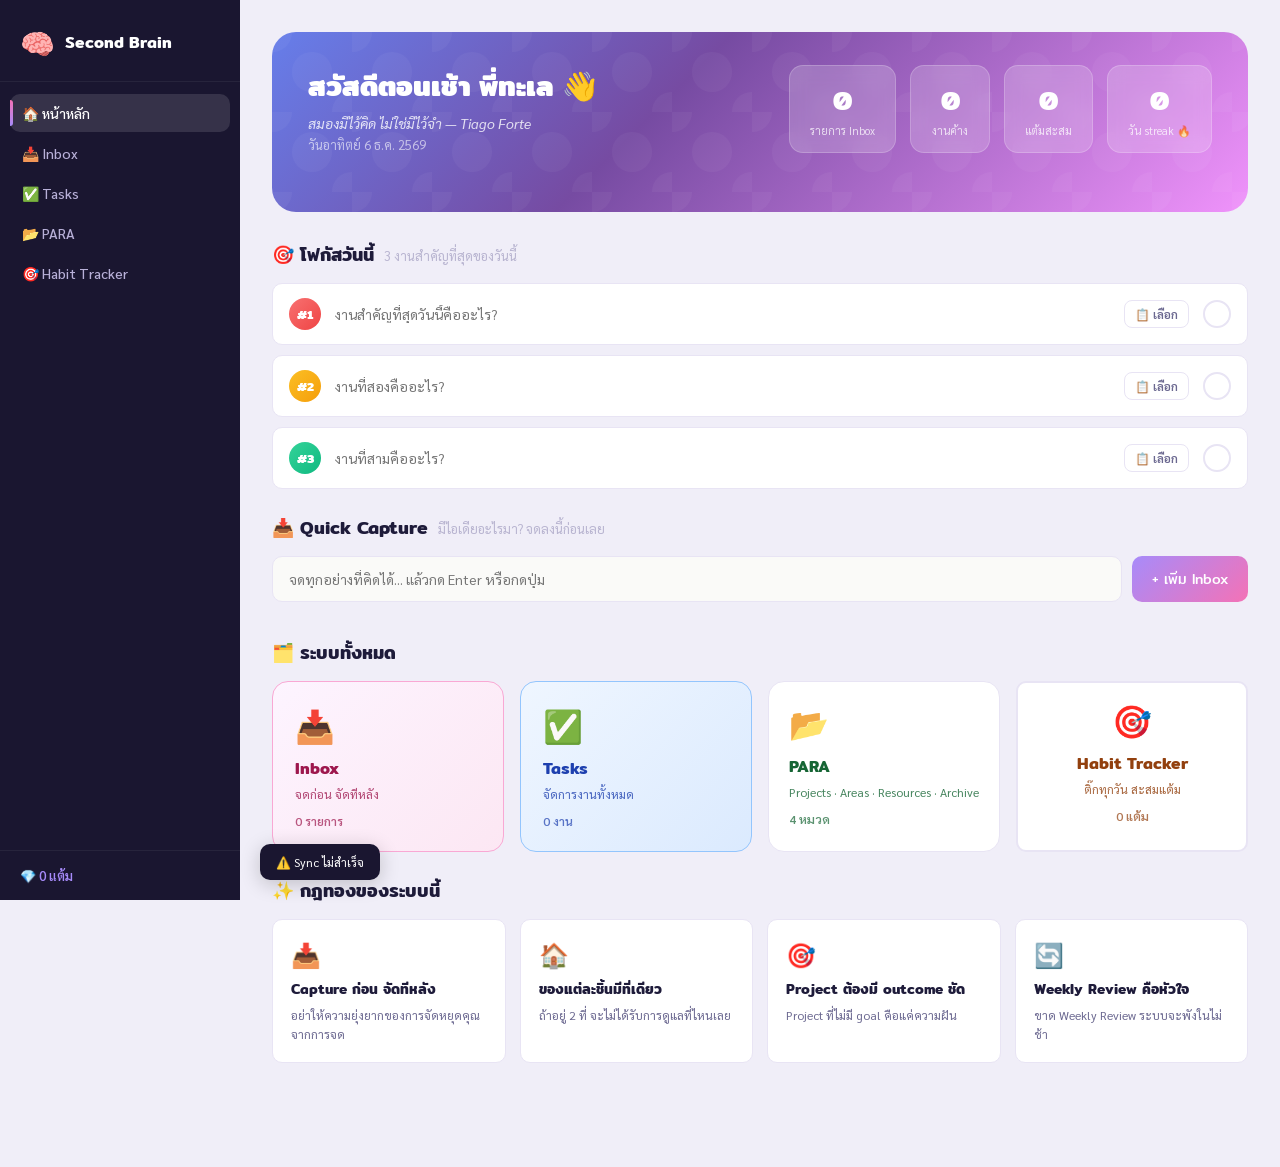
==== index.html @ dc4c9563 "fixbug2" ====
<!DOCTYPE html>
<html lang="th">
<head>
<meta charset="UTF-8">
<meta name="viewport" content="width=device-width, initial-scale=1.0">
<title>🧠 Second Brain ของพี่ทะเล</title>
<link href="https://fonts.googleapis.com/css2?family=Sarabun:wght@300;400;500;600;700&family=Mitr:wght@400;500;600;700&family=Prompt:wght@300;400;500;600&display=swap" rel="stylesheet">
<link rel="stylesheet" href="css/style.css">
</head>
<body>

<!-- SIDEBAR -->
<nav class="sidebar" id="sidebar">
  <div class="sidebar-logo">
    <span class="logo-icon">🧠</span>
    <span class="logo-text">Second Brain</span>
  </div>
  <div class="sidebar-nav">
    <a href="index.html" class="nav-item active">🏠 หน้าหลัก</a>
    <a href="inbox.html" class="nav-item">📥 Inbox <span class="badge" id="inbox-badge">0</span></a>
    <a href="tasks.html" class="nav-item">✅ Tasks</a>
    <a href="para.html" class="nav-item">📂 PARA</a>
    <a href="habit.html" class="nav-item">🎯 Habit Tracker</a>
  </div>
  <div class="sidebar-footer">
    <div class="points-mini">💎 <span id="nav-points">0</span> แต้ม</div>
  </div>
</nav>

<!-- MAIN -->
<main class="main-content">

  <!-- HERO -->
  <div class="hero-section">
    <div class="hero-bg"></div>
    <div class="hero-inner">
      <div class="hero-text">
        <h1 class="hero-title">สวัสดีตอนเช้า พี่ทะเล 👋</h1>
        <p class="hero-sub">สมองมีไว้คิด ไม่ใช่มีไว้จำ — Tiago Forte</p>
        <div class="hero-date" id="hero-date"></div>
      </div>
      <div class="hero-stats">
        <div class="stat-card">
          <div class="stat-num" id="stat-inbox">0</div>
          <div class="stat-label">รายการ Inbox</div>
        </div>
        <div class="stat-card">
          <div class="stat-num" id="stat-tasks">0</div>
          <div class="stat-label">งานค้าง</div>
        </div>
        <div class="stat-card">
          <div class="stat-num" id="stat-points">0</div>
          <div class="stat-label">แต้มสะสม</div>
        </div>
        <div class="stat-card">
          <div class="stat-num" id="stat-streak">0</div>
          <div class="stat-label">วัน streak 🔥</div>
        </div>
      </div>
    </div>
  </div>

  <!-- TODAY FOCUS -->
  <section class="section">
    <div class="section-header">
      <h2 class="section-title">🎯 โฟกัสวันนี้</h2>
      <span class="section-sub">3 งานสำคัญที่สุดของวันนี้</span>
    </div>
    <div class="focus-grid" id="focus-grid">
      <!-- Rendered by renderFocusCards() -->
    </div>
  </section>

  <!-- QUICK CAPTURE -->
  <section class="section">
    <div class="section-header">
      <h2 class="section-title">📥 Quick Capture</h2>
      <span class="section-sub">มีไอเดียอะไรมา? จดลงนี้ก่อนเลย</span>
    </div>
    <div class="capture-box">
      <input class="capture-input" id="quick-input" placeholder="จดทุกอย่างที่คิดได้... แล้วกด Enter หรือกดปุ่ม" />
      <button class="capture-btn" onclick="quickCapture()">+ เพิ่ม Inbox</button>
    </div>
    <div class="inbox-preview" id="inbox-preview"></div>
  </section>

  <!-- NAVIGATION CARDS -->
  <section class="section">
    <div class="section-header">
      <h2 class="section-title">🗂️ ระบบทั้งหมด</h2>
    </div>
    <div class="nav-cards">
      <a href="inbox.html" class="nav-card inbox-card">
        <div class="nav-card-icon">📥</div>
        <div class="nav-card-title">Inbox</div>
        <div class="nav-card-desc">จดก่อน จัดทีหลัง</div>
        <div class="nav-card-count" id="card-inbox">0 รายการ</div>
      </a>
      <a href="tasks.html" class="nav-card tasks-card">
        <div class="nav-card-icon">✅</div>
        <div class="nav-card-title">Tasks</div>
        <div class="nav-card-desc">จัดการงานทั้งหมด</div>
        <div class="nav-card-count" id="card-tasks">0 งาน</div>
      </a>
      <a href="para.html" class="nav-card para-card">
        <div class="nav-card-icon">📂</div>
        <div class="nav-card-title">PARA</div>
        <div class="nav-card-desc">Projects · Areas · Resources · Archive</div>
        <div class="nav-card-count">4 หมวด</div>
      </a>
      <a href="habit.html" class="nav-card habit-card">
        <div class="nav-card-icon">🎯</div>
        <div class="nav-card-title">Habit Tracker</div>
        <div class="nav-card-desc">ติ๊กทุกวัน สะสมแต้ม</div>
        <div class="nav-card-count" id="card-points">0 แต้ม</div>
      </a>
    </div>
  </section>

  <!-- GOLDEN RULES -->
  <section class="section">
    <div class="section-header">
      <h2 class="section-title">✨ กฎทองของระบบนี้</h2>
    </div>
    <div class="rules-grid">
      <div class="rule-card">
        <div class="rule-icon">📥</div>
        <div class="rule-title">Capture ก่อน จัดทีหลัง</div>
        <div class="rule-desc">อย่าให้ความยุ่งยากของการจัดหยุดคุณจากการจด</div>
      </div>
      <div class="rule-card">
        <div class="rule-icon">🏠</div>
        <div class="rule-title">ของแต่ละชิ้นมีที่เดียว</div>
        <div class="rule-desc">ถ้าอยู่ 2 ที่ จะไม่ได้รับการดูแลที่ไหนเลย</div>
      </div>
      <div class="rule-card">
        <div class="rule-icon">🎯</div>
        <div class="rule-title">Project ต้องมี outcome ชัด</div>
        <div class="rule-desc">Project ที่ไม่มี goal คือแค่ความฝัน</div>
      </div>
      <div class="rule-card">
        <div class="rule-icon">🔄</div>
        <div class="rule-title">Weekly Review คือหัวใจ</div>
        <div class="rule-desc">ขาด Weekly Review ระบบจะพังในไม่ช้า</div>
      </div>
    </div>
  </section>

</main>

<!-- FOCUS PICKER MODAL -->
<div class="modal" id="focus-picker-modal">
  <div class="modal-box" style="max-width:500px;width:100%">
    <h3 class="modal-title">📋 เลือกงานสำหรับโฟกัส</h3>
    <div class="picker-tabs">
      <button class="picker-tab active" data-tab="tasks" onclick="switchPickerTab('tasks')">✅ Tasks</button>
      <button class="picker-tab" data-tab="inbox" onclick="switchPickerTab('inbox')">📥 Inbox</button>
    </div>
    <div class="picker-list" id="picker-list"></div>
    <button class="modal-cancel" style="margin-top:12px" onclick="closeFocusPicker()">ยกเลิก</button>
  </div>
</div>

<script src="js/app.js"></script>
<style>
  /* Focus card enhancements */
  .focus-body { flex: 1; min-width: 0; display: flex; flex-direction: column; gap: 3px; }
  .focus-source-tag {
    font-size: 10px; font-weight: 700; color: var(--purple);
    background: #f0ebff; padding: 1px 7px; border-radius: 10px;
    display: inline-block; width: fit-content;
  }
  .focus-linked-name {
    font-size: 14px; color: var(--text); font-weight: 500;
    white-space: nowrap; overflow: hidden; text-overflow: ellipsis;
  }
  .focus-card.done .focus-linked-name { text-decoration: line-through; opacity: 0.6; }
  .focus-pick-btn {
    flex-shrink: 0; padding: 5px 10px; border-radius: 8px;
    border: 1.5px solid var(--border); background: white;
    font-size: 12px; cursor: pointer; color: var(--mid);
    font-family: 'Sarabun', sans-serif; font-weight: 600;
    transition: all 0.15s; white-space: nowrap;
  }
  .focus-pick-btn:hover { border-color: var(--purple); color: var(--purple); background: #f5f0ff; }
  .focus-clear-btn {
    flex-shrink: 0; width: 24px; height: 24px; border-radius: 50%;
    border: 1.5px solid #e5e7eb; background: white; font-size: 11px;
    cursor: pointer; color: var(--mid); transition: all 0.15s;
    display: flex; align-items: center; justify-content: center;
  }
  .focus-clear-btn:hover { border-color: var(--red); color: var(--red); background: #fff5f5; }

  /* Picker modal */
  .picker-tabs {
    display: flex; gap: 6px; margin-bottom: 12px;
  }
  .picker-tab {
    padding: 6px 18px; border-radius: 20px; border: 1.5px solid var(--border);
    background: white; font-size: 13px; font-weight: 600; cursor: pointer;
    font-family: 'Sarabun', sans-serif; color: var(--mid); transition: all 0.15s;
  }
  .picker-tab.active { background: var(--purple); color: white; border-color: var(--purple); }
  .picker-list { max-height: 320px; overflow-y: auto; display: flex; flex-direction: column; gap: 4px; }
  .picker-item {
    display: flex; align-items: center; gap: 10px;
    padding: 10px 14px; border-radius: 10px; cursor: pointer;
    border: 1.5px solid transparent; transition: all 0.15s;
    background: #fafafa;
  }
  .picker-item:hover { background: #f0ebff; border-color: var(--purple); }
  .picker-dot { width: 8px; height: 8px; border-radius: 50%; flex-shrink: 0; }
  .picker-name { flex: 1; font-size: 14px; color: var(--text); }
  .picker-meta { font-size: 11px; color: var(--mid); flex-shrink: 0; }
  .picker-empty { padding: 24px; text-align: center; color: var(--mid); font-size: 13px; }
</style>
<script>
  let _pickerIndex = null;
  let _pickerTab = 'tasks';

  const FOCUS_PLACEHOLDERS = [
    'งานสำคัญที่สุดวันนี้คืออะไร?',
    'งานที่สองคืออะไร?',
    'งานที่สามคืออะไร?'
  ];

  // ===== Render focus cards =====
  function renderFocusCards() {
    const grid = document.getElementById('focus-grid');
    if (!grid) return;

    grid.innerHTML = [0, 1, 2].map(i => {
      const item = state.focus[i];
      const priorityClass = `priority-${i + 1}`;
      const isDone = item && item.done;
      const isLinked = item && item.refType;

      const badgeHtml = isLinked
        ? `<span class="focus-source-tag">${item.refType === 'task' ? '📋 Task' : '📥 Inbox'}</span>`
        : '';

      const bodyHtml = isLinked
        ? `<div class="focus-body">
             ${badgeHtml}
             <div class="focus-linked-name">${escFocus(item.text)}</div>
           </div>`
        : `<div class="focus-body">
             <input class="focus-input" id="fi-${i}"
               placeholder="${FOCUS_PLACEHOLDERS[i]}"
               value="${item ? escFocus(item.text) : ''}"
               oninput="onFocusInput(${i}, this.value)" />
           </div>`;

      const clearBtn = isLinked
        ? `<button class="focus-clear-btn" onclick="clearFocusItem(${i})" title="ล้าง">✕</button>`
        : '';

      return `
        <div class="focus-card ${priorityClass}${isDone ? ' done' : ''}" id="fc-${i}">
          <div class="priority-badge">#${i + 1}</div>
          ${bodyHtml}
          <button class="focus-pick-btn" onclick="openFocusPicker(${i})">📋 เลือก</button>
          ${clearBtn}
          <div class="focus-check" onclick="completeFocus(${i})">✓</div>
        </div>
      `;
    }).join('');
  }

  function escFocus(str) {
    return String(str || '')
      .replace(/&/g, '&amp;').replace(/</g, '&lt;')
      .replace(/>/g, '&gt;').replace(/"/g, '&quot;');
  }

  function onFocusInput(index, value) {
    if (!state.focus[index]) state.focus[index] = { text: '', refType: null, refId: null, done: false };
    state.focus[index].text = value;
    save();
  }

  // ===== Picker =====
  function openFocusPicker(index) {
    _pickerIndex = index;
    _pickerTab = 'tasks';
    renderPickerList();
    document.querySelectorAll('.picker-tab').forEach(b => {
      b.classList.toggle('active', b.dataset.tab === 'tasks');
    });
    document.getElementById('focus-picker-modal').classList.add('open');
  }

  function closeFocusPicker() {
    document.getElementById('focus-picker-modal').classList.remove('open');
    _pickerIndex = null;
  }

  function switchPickerTab(tab) {
    _pickerTab = tab;
    document.querySelectorAll('.picker-tab').forEach(b => {
      b.classList.toggle('active', b.dataset.tab === tab);
    });
    renderPickerList();
  }

  function renderPickerList() {
    const el = document.getElementById('picker-list');
    if (!el) return;

    if (_pickerTab === 'tasks') {
      // กรอง task ที่มี name จริงเท่านั้น ป้องกัน undefined โผล่
      const tasks = state.tasks.filter(t => !t.done && t.name);
      if (!tasks.length) {
        el.innerHTML = '<div class="picker-empty">ไม่มีงานค้างค่ะ 🎉</div>'; return;
      }
      el.innerHTML = tasks.map(t => {
        const color = t.priority === 'high' ? '#f87171' : t.priority === 'medium' ? '#fbbf24' : '#34d399';
        const para = t.para === 'projects' ? '📁' : t.para === 'areas' ? '🌀' : '📚';
        // ใช้ data-attribute แทน inline string ป้องกัน double-quote ใน HTML แตก
        return `<div class="picker-item"
            data-text="${escFocus(t.name)}"
            data-reftype="task"
            data-refid="${t.id}"
            onclick="pickItemFromEl(this)">
          <span class="picker-dot" style="background:${color}"></span>
          <span class="picker-name">${escFocus(t.name)}</span>
          <span class="picker-meta">${para} ${t.priority}</span>
        </div>`;
      }).join('');
    } else {
      const items = state.inbox.filter(i => !i.done && i.text);
      if (!items.length) {
        el.innerHTML = '<div class="picker-empty">Inbox ว่างแล้วค่ะ 🌸</div>'; return;
      }
      el.innerHTML = items.map(i =>
        `<div class="picker-item"
            data-text="${escFocus(i.text)}"
            data-reftype="inbox"
            data-refid="${i.id}"
            onclick="pickItemFromEl(this)">
          <span class="picker-dot" style="background:var(--pink)"></span>
          <span class="picker-name">${escFocus(i.text)}</span>
          <span class="picker-meta">📥 Inbox</span>
        </div>`
      ).join('');
    }
  }

  // อ่านค่าจาก data-attribute แทนการรับ string โดยตรง
  function pickItemFromEl(el) {
    const text = el.dataset.text;       // HTML decode อัตโนมัติ ไม่มีปัญหา quote
    const refType = el.dataset.reftype;
    const refId = Number(el.dataset.refid);
    if (_pickerIndex === null) return;
    setFocusItem(_pickerIndex, text, refType, refId);
    closeFocusPicker();
  }

  // ===== Init =====
  document.getElementById('quick-input').addEventListener('keypress', e => {
    if (e.key === 'Enter') quickCapture();
  });
</script>
</body>
</html>
---- css/style.css ----
:root {
  --bg: #f0eef8;
  --sidebar-bg: #1a1630;
  --sidebar-text: #b8b0d8;
  --sidebar-active: #fff;
  --sidebar-active-bg: rgba(255,255,255,0.12);
  --pink: #f472b6;
  --purple: #a78bfa;
  --blue: #60a5fa;
  --green: #34d399;
  --yellow: #fbbf24;
  --red: #f87171;
  --card: #ffffff;
  --text: #1e1b3a;
  --mid: #6b6890;
  --light: #b8b4d0;
  --border: #e8e4f4;
  --shadow: 0 4px 24px rgba(100,80,180,0.08);
  --shadow-lg: 0 8px 40px rgba(100,80,180,0.14);
  --radius: 16px;
  --radius-sm: 10px;
}

* { box-sizing: border-box; margin: 0; padding: 0; }

body {
  font-family: 'Sarabun', sans-serif;
  background: var(--bg);
  color: var(--text);
  display: flex;
  min-height: 100vh;
}

/* ===== SIDEBAR ===== */
.sidebar {
  width: 240px; flex-shrink: 0;
  background: var(--sidebar-bg);
  display: flex; flex-direction: column;
  position: fixed; top: 0; left: 0; bottom: 0;
  z-index: 100; padding: 0;
}

.sidebar-logo {
  display: flex; align-items: center; gap: 10px;
  padding: 24px 20px 20px;
  border-bottom: 1px solid rgba(255,255,255,0.06);
}
.logo-icon { font-size: 28px; }
.logo-text { font-family: 'Mitr', sans-serif; font-size: 16px; font-weight: 600; color: white; }

.sidebar-nav { flex: 1; padding: 12px 10px; display: flex; flex-direction: column; gap: 2px; }
.nav-item {
  display: flex; align-items: center; gap: 8px;
  padding: 10px 12px; border-radius: var(--radius-sm);
  color: var(--sidebar-text); text-decoration: none;
  font-size: 14px; font-weight: 500; transition: all 0.2s;
  position: relative;
}
.nav-item:hover { background: rgba(255,255,255,0.07); color: white; }
.nav-item.active { background: var(--sidebar-active-bg); color: white; }
.nav-item.active::before {
  content: ''; position: absolute; left: 0; top: 6px; bottom: 6px;
  width: 3px; background: linear-gradient(180deg, var(--pink), var(--purple));
  border-radius: 0 3px 3px 0;
}

.badge {
  margin-left: auto; background: var(--pink); color: white;
  font-size: 10px; font-weight: 700; padding: 2px 7px;
  border-radius: 20px; min-width: 20px; text-align: center;
}
.badge[data-count="0"], .badge:empty { display: none; }

.sidebar-footer {
  padding: 16px 20px;
  border-top: 1px solid rgba(255,255,255,0.06);
}
.points-mini { color: var(--purple); font-size: 13px; font-weight: 600; }

/* ===== MAIN ===== */
.main-content {
  margin-left: 240px; flex: 1;
  padding: 32px 32px 80px;
  max-width: calc(100vw - 240px);
}

/* ===== HERO ===== */
.hero-section {
  border-radius: 24px; overflow: hidden;
  position: relative; margin-bottom: 28px;
  min-height: 180px;
}
.hero-bg {
  position: absolute; inset: 0;
  background: linear-gradient(135deg, #667eea 0%, #764ba2 40%, #f093fb 100%);
}
.hero-bg::after {
  content: ''; position: absolute; inset: 0;
  background: url("data:image/svg+xml,%3Csvg width='80' height='80' viewBox='0 0 80 80' xmlns='http://www.w3.org/2000/svg'%3E%3Cg fill='rgba(255,255,255,0.04)'%3E%3Ccircle cx='40' cy='40' r='20'/%3E%3Ccircle cx='0' cy='0' r='20'/%3E%3Ccircle cx='80' cy='80' r='20'/%3E%3C/g%3E%3C/svg%3E");
}
.hero-inner {
  position: relative; z-index: 1;
  padding: 32px 36px;
  display: flex; align-items: center; justify-content: space-between; gap: 24px;
  flex-wrap: wrap;
}
.hero-title { font-family: 'Mitr', sans-serif; font-size: 28px; font-weight: 700; color: white; }
.hero-sub { font-size: 14px; color: rgba(255,255,255,0.8); margin-top: 6px; font-style: italic; }
.hero-date { font-size: 13px; color: rgba(255,255,255,0.6); margin-top: 4px; }
.hero-stats { display: flex; gap: 14px; flex-wrap: wrap; }
.stat-card {
  background: rgba(255,255,255,0.18); backdrop-filter: blur(8px);
  border-radius: 14px; padding: 14px 20px; text-align: center;
  border: 1px solid rgba(255,255,255,0.2); min-width: 80px;
}
.stat-num { font-family: 'Mitr', sans-serif; font-size: 26px; font-weight: 700; color: white; }
.stat-label { font-size: 11px; color: rgba(255,255,255,0.75); margin-top: 2px; }

/* ===== SECTION ===== */
.section { margin-bottom: 24px; }
.section-header { display: flex; align-items: baseline; gap: 10px; margin-bottom: 14px; }
.section-title { font-family: 'Mitr', sans-serif; font-size: 18px; font-weight: 600; color: var(--text); }
.section-sub { font-size: 13px; color: var(--light); }

/* ===== CARD ===== */
.card {
  background: var(--card); border-radius: var(--radius);
  padding: 20px; margin-bottom: 16px;
  box-shadow: var(--shadow); border: 1px solid var(--border);
}
.card-header-row { display: flex; align-items: center; justify-content: space-between; margin-bottom: 14px; }
.card-title { font-family: 'Mitr', sans-serif; font-size: 16px; font-weight: 500; color: var(--text); }
.card-desc { font-size: 13px; color: var(--mid); }

/* ===== PAGE HEADER ===== */
.page-header { margin-bottom: 24px; }
.page-title { font-family: 'Mitr', sans-serif; font-size: 28px; font-weight: 700; color: var(--text); }
.page-desc { font-size: 14px; color: var(--mid); margin-top: 6px; }

/* ===== INFO BANNER ===== */
.info-banner {
  background: linear-gradient(135deg, #fef9e0, #fef3c7);
  border: 1px solid #fde68a; border-radius: var(--radius-sm);
  padding: 12px 16px; display: flex; gap: 10px; align-items: center;
  font-size: 13px; color: #92400e; margin-bottom: 16px;
}

/* ===== CAPTURE ===== */
.capture-box { display: flex; gap: 10px; }
.capture-input {
  flex: 1; padding: 12px 16px; border-radius: var(--radius-sm);
  border: 1.5px solid var(--border); font-family: 'Sarabun', sans-serif;
  font-size: 14px; color: var(--text); outline: none; transition: border-color 0.2s;
  background: #fafaf8;
}
.capture-input:focus { border-color: var(--purple); background: white; }
.capture-btn {
  padding: 12px 20px; border-radius: var(--radius-sm);
  background: linear-gradient(135deg, var(--purple), var(--pink));
  border: none; color: white; font-family: 'Mitr', sans-serif;
  font-size: 14px; cursor: pointer; transition: all 0.2s; white-space: nowrap;
}
.capture-btn:hover { opacity: 0.9; transform: translateY(-1px); box-shadow: 0 4px 16px rgba(167,139,250,0.4); }

/* ===== FOCUS CARDS ===== */
.focus-grid { display: flex; flex-direction: column; gap: 10px; }
.focus-card {
  display: flex; align-items: center; gap: 14px;
  background: white; border-radius: var(--radius-sm);
  padding: 14px 16px; border: 1.5px solid var(--border);
  transition: all 0.2s;
}
.focus-card:hover { border-color: var(--purple); }
.focus-card.done { opacity: 0.5; }
.focus-card.done .focus-input { text-decoration: line-through; }
.priority-badge {
  font-family: 'Mitr', sans-serif; font-size: 12px; font-weight: 700;
  width: 32px; height: 32px; border-radius: 50%; flex-shrink: 0;
  display: flex; align-items: center; justify-content: center; color: white;
}
.priority-1 .priority-badge { background: linear-gradient(135deg, #f87171, #ef4444); }
.priority-2 .priority-badge { background: linear-gradient(135deg, #fbbf24, #f59e0b); }
.priority-3 .priority-badge { background: linear-gradient(135deg, #34d399, #10b981); }
.focus-input {
  flex: 1; border: none; outline: none; font-family: 'Sarabun', sans-serif;
  font-size: 14px; color: var(--text); background: transparent;
}
.focus-check {
  width: 28px; height: 28px; border-radius: 50%; border: 2px solid var(--border);
  display: flex; align-items: center; justify-content: center;
  cursor: pointer; transition: all 0.2s; font-size: 12px; color: transparent;
  flex-shrink: 0;
}
.focus-check:hover { border-color: var(--green); color: var(--green); }
.focus-card.done .focus-check { background: var(--green); border-color: var(--green); color: white; }

/* ===== INBOX PREVIEW ===== */
.inbox-preview { margin-top: 12px; display: flex; flex-direction: column; gap: 6px; }
.inbox-preview-item {
  display: flex; align-items: center; gap: 10px;
  background: white; border-radius: var(--radius-sm);
  padding: 10px 14px; border: 1px solid var(--border);
  font-size: 13px; animation: fadeUp 0.3s ease;
}
.inbox-dot { width: 6px; height: 6px; border-radius: 50%; background: var(--purple); flex-shrink: 0; }

/* ===== NAV CARDS ===== */
.nav-cards { display: grid; grid-template-columns: repeat(auto-fit, minmax(200px, 1fr)); gap: 16px; }
.nav-card {
  border-radius: var(--radius); padding: 22px;
  text-decoration: none; color: inherit;
  transition: all 0.25s; position: relative; overflow: hidden;
  border: 1px solid transparent;
}
.nav-card:hover { transform: translateY(-3px); box-shadow: var(--shadow-lg); }
.nav-card-icon { font-size: 32px; margin-bottom: 10px; display: block; }
.nav-card-title { font-family: 'Mitr', sans-serif; font-size: 16px; font-weight: 600; margin-bottom: 4px; }
.nav-card-desc { font-size: 12px; opacity: 0.8; margin-bottom: 10px; line-height: 1.5; }
.nav-card-count { font-size: 12px; font-weight: 600; opacity: 0.7; }
.inbox-card { background: linear-gradient(135deg, #fdf4ff, #fce7f3); border-color: #f9a8d4; color: #9d174d; }
.tasks-card { background: linear-gradient(135deg, #eff6ff, #dbeafe); border-color: #93c5fd; color: #1e40af; }
.para-card { background: linear-gradient(135deg, #f0fdf4, #dcfce7); border-color: #86efac; color: #166534; }
.habit-card { background: linear-gradient(135deg, #fffbeb, #fef3c7); border-color: #fcd34d; color: #92400e; }

/* ===== RULES GRID ===== */
.rules-grid { display: grid; grid-template-columns: repeat(auto-fit, minmax(220px, 1fr)); gap: 14px; }
.rule-card {
  background: white; border-radius: var(--radius-sm);
  padding: 18px; border: 1px solid var(--border);
}
.rule-icon { font-size: 24px; margin-bottom: 8px; }
.rule-title { font-family: 'Mitr', sans-serif; font-size: 14px; font-weight: 600; margin-bottom: 6px; }
.rule-desc { font-size: 12px; color: var(--mid); line-height: 1.6; }

/* ===== ITEM LIST (Inbox) ===== */
.item-list { display: flex; flex-direction: column; gap: 6px; min-height: 60px; }
.item-row {
  display: flex; align-items: center; gap: 10px;
  background: #fafaf8; border-radius: var(--radius-sm);
  padding: 11px 14px; border: 1px solid var(--border);
  transition: all 0.2s; font-size: 13px;
}
.item-row:hover { border-color: var(--purple); }
.item-row.done-item { opacity: 0.45; }
.item-row.done-item .item-text { text-decoration: line-through; }
.item-text { flex: 1; color: var(--text); }
.item-tag {
  font-size: 11px; padding: 2px 8px; border-radius: 8px;
  background: #f0eaff; color: #7c3aed; font-weight: 500;
}
.item-btn {
  background: none; border: none; cursor: pointer; font-size: 13px;
  padding: 3px 8px; border-radius: 6px; color: var(--mid);
  transition: all 0.15s;
}
.item-btn:hover { background: var(--border); color: var(--text); }
.empty-state { text-align: center; padding: 30px; color: var(--light); font-size: 14px; }

/* ===== TASK FORM ===== */
.task-form { display: flex; gap: 8px; flex-wrap: wrap; }
.select-input, .date-input {
  padding: 11px 12px; border-radius: var(--radius-sm);
  border: 1.5px solid var(--border); font-family: 'Sarabun', sans-serif;
  font-size: 13px; color: var(--text); outline: none; background: #fafaf8;
  transition: border-color 0.2s;
}
.select-input:focus, .date-input:focus { border-color: var(--purple); }

.filter-row { display: flex; gap: 8px; flex-wrap: wrap; margin-bottom: 16px; }
.filter-btn {
  padding: 7px 16px; border-radius: 20px; border: 1.5px solid var(--border);
  background: white; font-family: 'Sarabun', sans-serif; font-size: 13px;
  cursor: pointer; transition: all 0.2s; color: var(--mid);
}
.filter-btn:hover { border-color: var(--purple); color: var(--purple); }
.filter-btn.active { background: var(--purple); border-color: var(--purple); color: white; }
.task-count { background: var(--border); border-radius: 20px; padding: 2px 10px; font-size: 12px; color: var(--mid); }
.task-list { display: flex; flex-direction: column; gap: 6px; min-height: 40px; }

.btn-outline {
  padding: 6px 14px; border-radius: var(--radius-sm);
  border: 1.5px solid var(--border); background: white;
  font-family: 'Sarabun', sans-serif; font-size: 12px;
  cursor: pointer; color: var(--mid); transition: all 0.2s;
}
.btn-outline:hover { border-color: var(--red); color: var(--red); }

/* ===== REVIEW CARD ===== */
.review-card { background: linear-gradient(135deg, #f0fdf4, #dcfce7); border-color: #86efac; }
.review-list { display: flex; flex-direction: column; gap: 10px; margin-top: 12px; }
.review-item { display: flex; align-items: center; gap: 10px; font-size: 14px; cursor: pointer; }
.review-item input { width: 16px; height: 16px; cursor: pointer; }

/* ===== MODAL ===== */
.modal {
  position: fixed; inset: 0; background: rgba(0,0,0,0.5);
  display: none; align-items: center; justify-content: center; z-index: 999;
}
.modal.open { display: flex; }
.modal-box { background: white; border-radius: var(--radius); padding: 28px; min-width: 300px; }
.modal-title { font-family: 'Mitr', sans-serif; font-size: 18px; margin-bottom: 16px; }
.modal-options { display: grid; grid-template-columns: 1fr 1fr; gap: 8px; margin-bottom: 12px; }
.modal-opt {
  padding: 12px; border-radius: var(--radius-sm); border: 1.5px solid var(--border);
  background: white; font-family: 'Sarabun', sans-serif; font-size: 14px;
  cursor: pointer; transition: all 0.2s;
}
.modal-opt:hover { border-color: var(--purple); background: #f5f0ff; }
.done-opt { grid-column: span 2; background: linear-gradient(135deg, #f0fdf4, #dcfce7); border-color: #86efac; }
.modal-cancel { width: 100%; padding: 10px; border-radius: var(--radius-sm); border: 1px solid var(--border); background: white; cursor: pointer; color: var(--mid); font-family: 'Sarabun', sans-serif; }

/* ===== HABIT ===== */
.points-hero {
  background: linear-gradient(135deg, #1a1630, #2d1b69);
  border-radius: var(--radius); padding: 28px 32px;
  display: flex; align-items: center; justify-content: space-between;
  margin-bottom: 20px; gap: 20px;
}
.points-label { font-size: 13px; color: rgba(255,255,255,0.6); }
.points-big { font-family: 'Mitr', sans-serif; font-size: 52px; font-weight: 700; color: #a78bfa; line-height: 1; }
.points-sub { font-size: 13px; color: rgba(255,255,255,0.5); }
.points-right { display: flex; gap: 16px; }
.streak-box { background: rgba(255,255,255,0.1); border-radius: var(--radius-sm); padding: 16px 20px; text-align: center; }
.streak-num { font-family: 'Mitr', sans-serif; font-size: 32px; font-weight: 700; color: white; }
.streak-label { font-size: 11px; color: rgba(255,255,255,0.6); margin-top: 4px; }

.habit-grid { display: grid; grid-template-columns: repeat(auto-fit, minmax(160px, 1fr)); gap: 12px; margin-bottom: 16px; }
.habit-card {
  background: white; border-radius: var(--radius-sm); padding: 16px;
  border: 2px solid var(--border); cursor: pointer; transition: all 0.2s; text-align: center;
}
.habit-card:hover { border-color: var(--purple); box-shadow: 0 4px 16px rgba(167,139,250,0.15); }
.habit-card.checked { background: linear-gradient(135deg, #f5f3ff, #ede9fe); border-color: var(--purple); }
.habit-emoji { font-size: 30px; display: block; margin-bottom: 8px; }
.habit-name { font-size: 13px; font-weight: 600; color: var(--text); margin-bottom: 4px; }
.habit-pts { font-size: 11px; color: var(--mid); margin-bottom: 10px; }
.habit-circle {
  width: 24px; height: 24px; border-radius: 50%;
  border: 2px solid var(--border); margin: 0 auto;
  display: flex; align-items: center; justify-content: center;
  font-size: 12px; transition: all 0.2s;
}
.habit-card.checked .habit-circle { background: var(--purple); border-color: var(--purple); color: white; }

.habit-progress { margin-top: 8px; }
.progress-label { display: flex; justify-content: space-between; font-size: 12px; color: var(--mid); margin-bottom: 6px; }
.progress-track { height: 8px; background: var(--border); border-radius: 10px; overflow: hidden; }
.progress-fill { height: 100%; background: linear-gradient(90deg, var(--purple), var(--pink)); border-radius: 10px; transition: width 0.5s ease; }

.week-grid { display: grid; grid-template-columns: repeat(7, 1fr); gap: 8px; }
.week-day { text-align: center; }
.week-day-name { font-size: 11px; color: var(--mid); margin-bottom: 6px; font-weight: 600; }
.week-day-box {
  width: 36px; height: 36px; border-radius: 8px; margin: 0 auto;
  display: flex; align-items: center; justify-content: center; font-size: 13px;
  border: 1.5px solid var(--border); color: var(--mid);
}
.week-day-box.today { border-color: var(--purple); color: var(--purple); font-weight: 700; }
.week-day-box.done { background: linear-gradient(135deg, var(--purple), var(--pink)); border-color: transparent; color: white; }

.reward-grid { display: grid; grid-template-columns: repeat(auto-fit, minmax(140px, 1fr)); gap: 12px; }
.reward-card {
  background: white; border-radius: var(--radius-sm); padding: 16px 12px;
  text-align: center; border: 1.5px solid var(--border);
  cursor: pointer; transition: all 0.2s;
}
.reward-card:hover:not(.locked) { border-color: var(--pink); box-shadow: 0 4px 16px rgba(244,114,182,0.15); }
.reward-card.locked { opacity: 0.45; cursor: not-allowed; }
.reward-emoji { font-size: 30px; display: block; margin-bottom: 8px; }
.reward-name { font-size: 12px; font-weight: 600; color: var(--text); margin-bottom: 4px; }
.reward-cost { font-size: 12px; color: var(--pink); font-weight: 700; }

.toast {
  position: fixed; bottom: 24px; right: 24px;
  background: #1a1630; color: white; padding: 14px 20px;
  border-radius: var(--radius-sm); font-size: 14px;
  box-shadow: var(--shadow-lg); opacity: 0; transition: opacity 0.3s;
  z-index: 9999; max-width: 300px;
}
.toast.show { opacity: 1; }

/* ===== PARA ===== */
.para-grid { display: grid; grid-template-columns: 1fr 1fr; gap: 16px; }
@media (max-width: 800px) { .para-grid { grid-template-columns: 1fr; } }
.para-card { background: white; border-radius: var(--radius); padding: 20px; border: 1.5px solid var(--border); }
.projects-card { border-top: 4px solid var(--pink); }
.areas-card { border-top: 4px solid var(--purple); }
.resources-card { border-top: 4px solid var(--green); }
.archive-card { border-top: 4px solid var(--yellow); }
.para-card-header { display: flex; align-items: center; gap: 12px; margin-bottom: 10px; }
.para-icon { font-size: 26px; }
.para-title { font-family: 'Mitr', sans-serif; font-size: 16px; font-weight: 600; }
.para-subtitle { font-size: 12px; color: var(--mid); }
.para-add-btn {
  margin-left: auto; width: 28px; height: 28px; border-radius: 50%;
  border: 1.5px solid var(--border); background: white; cursor: pointer;
  font-size: 18px; color: var(--mid); transition: all 0.2s; line-height: 1;
}
.para-add-btn:hover { border-color: var(--purple); color: var(--purple); }
.para-desc-box { font-size: 12px; color: var(--mid); background: #fafaf8; border-radius: 8px; padding: 8px 12px; margin-bottom: 12px; }
.para-list { display: flex; flex-direction: column; gap: 6px; }
.para-item { display: flex; align-items: center; gap: 8px; padding: 7px 0; border-bottom: 1px solid #f5f3ff; font-size: 13px; }
.para-item:last-child { border-bottom: none; }
.para-item-dot { width: 6px; height: 6px; border-radius: 50%; background: var(--purple); flex-shrink: 0; }
.para-item-text { flex: 1; }
.para-item-date { font-size: 11px; color: var(--light); }
.para-input { width: 100%; padding: 8px 12px; border-radius: 8px; border: 1.5px solid var(--purple); font-family: 'Sarabun', sans-serif; font-size: 13px; outline: none; margin-top: 8px; }

/* ===== ANIMATIONS ===== */
@keyframes fadeUp { from{opacity:0;transform:translateY(8px)} to{opacity:1;transform:translateY(0)} }
.card { animation: fadeUp 0.3s ease; }

@media (max-width: 768px) {
  .sidebar { transform: translateX(-100%); }
  .main-content { margin-left: 0; padding: 20px 16px; max-width: 100vw; }
  .hero-inner { flex-direction: column; }
  .nav-cards { grid-template-columns: 1fr 1fr; }
}
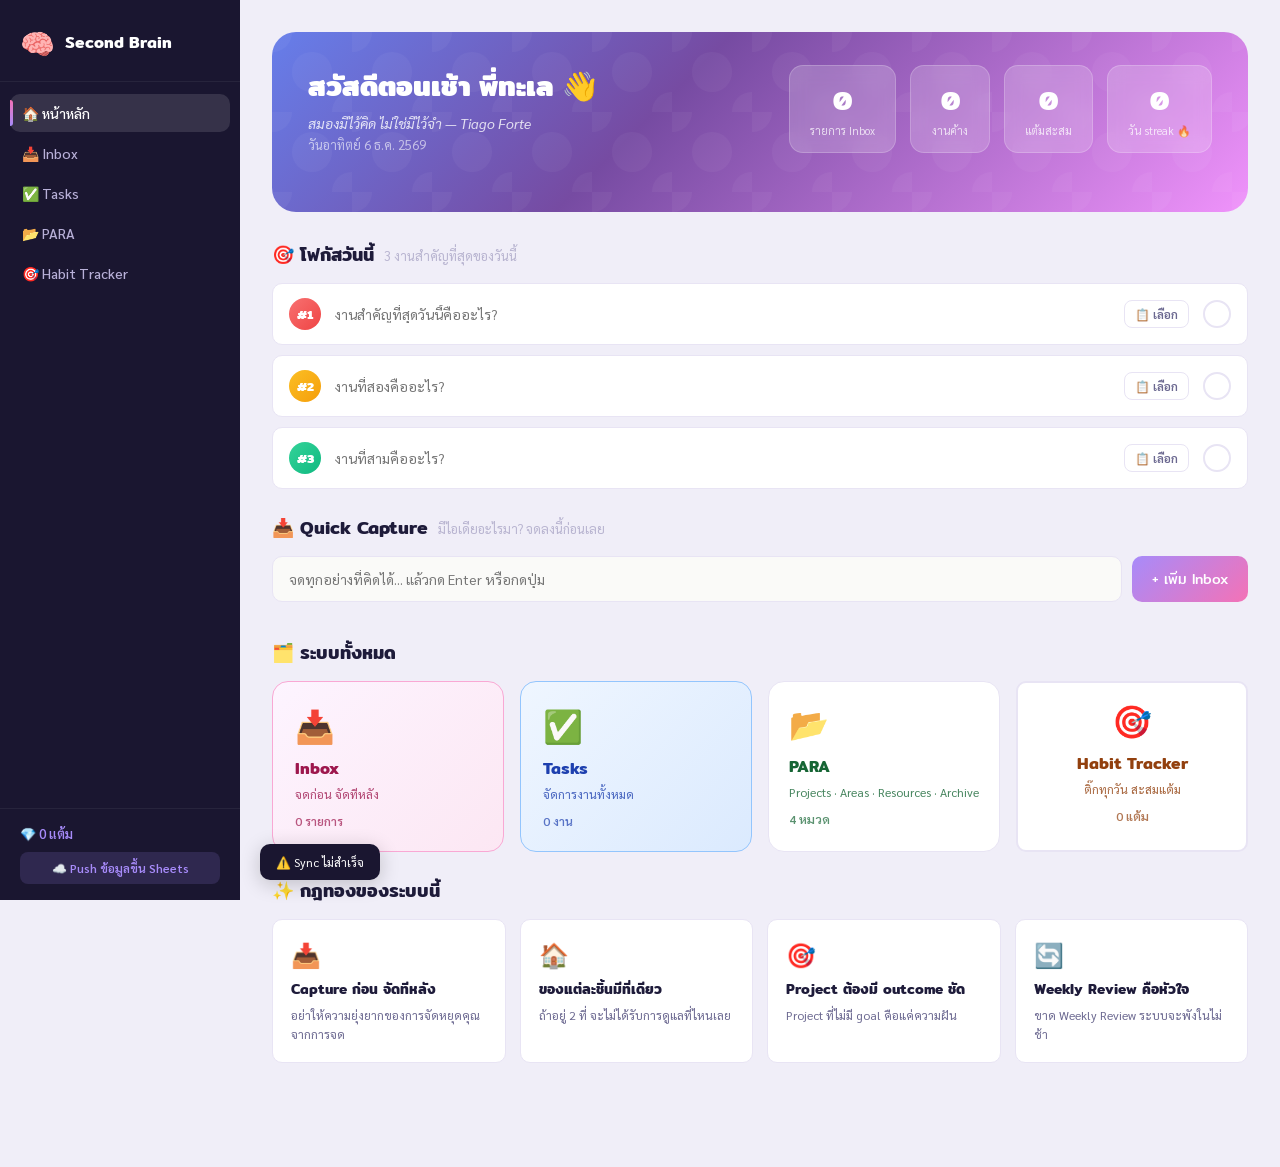
==== commit 0b81b1c8: "fix: เพิ่มปุ่ม Force Push ข้อมูลขึ้น Sheets สำหรับ sync ข้าม device - forceSyncAll() ใน app.js: push" ====
--- a/index.html
+++ b/index.html
@@ -6,6 +6,12 @@
 <title>🧠 Second Brain ของพี่ทะเล</title>
 <link href="https://fonts.googleapis.com/css2?family=Sarabun:wght@300;400;500;600;700&family=Mitr:wght@400;500;600;700&family=Prompt:wght@300;400;500;600&display=swap" rel="stylesheet">
 <link rel="stylesheet" href="css/style.css">
+<link rel="manifest" href="manifest.json">
+<link rel="apple-touch-icon" href="icons/apple-touch-icon.png">
+<meta name="theme-color" content="#a78bfa">
+<meta name="apple-mobile-web-app-capable" content="yes">
+<meta name="apple-mobile-web-app-status-bar-style" content="black-translucent">
+<meta name="apple-mobile-web-app-title" content="Second Brain">
 </head>
 <body>
 
@@ -18,12 +24,13 @@
   <div class="sidebar-nav">
     <a href="index.html" class="nav-item active">🏠 หน้าหลัก</a>
     <a href="inbox.html" class="nav-item">📥 Inbox <span class="badge" id="inbox-badge">0</span></a>
-    <a href="tasks.html" class="nav-item">✅ Tasks</a>
+    <a href="tasks.html" class="nav-item">✅ Tasks <span class="badge" id="tasks-badge" style="display:none">0</span></a>
     <a href="para.html" class="nav-item">📂 PARA</a>
     <a href="habit.html" class="nav-item">🎯 Habit Tracker</a>
   </div>
   <div class="sidebar-footer">
     <div class="points-mini">💎 <span id="nav-points">0</span> แต้ม</div>
+    <button class="sync-all-btn" onclick="forceSyncAll()">☁️ Push ข้อมูลขึ้น Sheets</button>
   </div>
 </nav>
 
--- a/css/style.css
+++ b/css/style.css
@@ -76,6 +76,14 @@
   border-top: 1px solid rgba(255,255,255,0.06);
 }
 .points-mini { color: var(--purple); font-size: 13px; font-weight: 600; }
+.sync-all-btn {
+  display: block; width: 100%; margin-top: 10px;
+  padding: 8px 10px; border: none; border-radius: 8px; cursor: pointer;
+  background: rgba(167,139,250,0.15); color: #a78bfa;
+  font-size: 12px; font-family: 'Sarabun', sans-serif; font-weight: 600;
+  transition: background 0.2s;
+}
+.sync-all-btn:hover { background: rgba(167,139,250,0.3); }
 
 /* ===== MAIN ===== */
 .main-content {
@@ -257,7 +265,21 @@
 .empty-state { text-align: center; padding: 30px; color: var(--light); font-size: 14px; }
 
 /* ===== TASK FORM ===== */
-.task-form { display: flex; gap: 8px; flex-wrap: wrap; }
+.task-form { display: flex; gap: 8px; flex-wrap: wrap; align-items: center; }
+.date-range-group {
+  display: flex; align-items: center; gap: 6px;
+  background: #fafaf8; border: 1.5px solid var(--border);
+  border-radius: var(--radius-sm); padding: 4px 10px;
+  transition: border-color 0.2s;
+}
+.date-range-group:focus-within { border-color: var(--purple); }
+.date-range-group .date-input {
+  border: none; background: transparent; padding: 6px 4px;
+  font-size: 13px; width: 130px;
+}
+.date-range-group .date-input:focus { border: none; outline: none; }
+.date-label { font-size: 11px; color: var(--mid); font-weight: 600; white-space: nowrap; }
+.date-arrow { color: var(--mid); font-size: 13px; }
 .select-input, .date-input {
   padding: 11px 12px; border-radius: var(--radius-sm);
   border: 1.5px solid var(--border); font-family: 'Sarabun', sans-serif;
@@ -307,6 +329,7 @@
 }
 .modal-opt:hover { border-color: var(--purple); background: #f5f0ff; }
 .done-opt { grid-column: span 2; background: linear-gradient(135deg, #f0fdf4, #dcfce7); border-color: #86efac; }
+.task-opt { grid-column: span 2; background: linear-gradient(135deg, #fdf4ff, #ede9fe); border-color: var(--purple); color: var(--text); font-weight: 600; }
 .modal-cancel { width: 100%; padding: 10px; border-radius: var(--radius-sm); border: 1px solid var(--border); background: white; cursor: pointer; color: var(--mid); font-family: 'Sarabun', sans-serif; }
 
 /* ===== HABIT ===== */
@@ -406,6 +429,20 @@
 .para-item-date { font-size: 11px; color: var(--light); }
 .para-input { width: 100%; padding: 8px 12px; border-radius: 8px; border: 1.5px solid var(--purple); font-family: 'Sarabun', sans-serif; font-size: 13px; outline: none; margin-top: 8px; }
 
+/* ===== PARA PROJECT FORM ===== */
+.para-project-form { margin-top: 10px; padding: 12px; background: #faf8ff; border-radius: 10px; border: 1.5px dashed var(--purple); }
+.para-date-row { display: flex; align-items: center; gap: 8px; margin-top: 8px; flex-wrap: wrap; }
+.para-date-group { display: flex; flex-direction: column; gap: 3px; flex: 1; min-width: 120px; }
+.para-date-label { font-size: 11px; color: var(--mid); font-weight: 600; }
+.para-date-input { padding: 7px 10px; border-radius: 8px; border: 1.5px solid var(--border); font-family: 'Sarabun', sans-serif; font-size: 13px; outline: none; background: white; width: 100%; transition: border-color 0.2s; }
+.para-date-input:focus { border-color: var(--purple); }
+.para-date-arrow { color: var(--mid); font-size: 16px; font-weight: bold; margin-top: 16px; flex-shrink: 0; }
+.para-form-actions { display: flex; gap: 8px; justify-content: flex-end; margin-top: 10px; }
+.para-form-cancel { padding: 6px 14px; border-radius: 8px; border: 1.5px solid var(--border); background: white; font-family: 'Sarabun', sans-serif; font-size: 13px; cursor: pointer; color: var(--mid); transition: all 0.2s; }
+.para-form-cancel:hover { border-color: var(--mid); }
+.para-form-save { padding: 6px 16px; border-radius: 8px; border: none; background: linear-gradient(135deg, var(--pink), var(--purple)); color: white; font-family: 'Sarabun', sans-serif; font-size: 13px; font-weight: 600; cursor: pointer; transition: all 0.2s; }
+.para-form-save:hover { transform: translateY(-1px); box-shadow: 0 4px 12px rgba(167,139,250,0.4); }
+
 /* ===== ANIMATIONS ===== */
 @keyframes fadeUp { from{opacity:0;transform:translateY(8px)} to{opacity:1;transform:translateY(0)} }
 .card { animation: fadeUp 0.3s ease; }
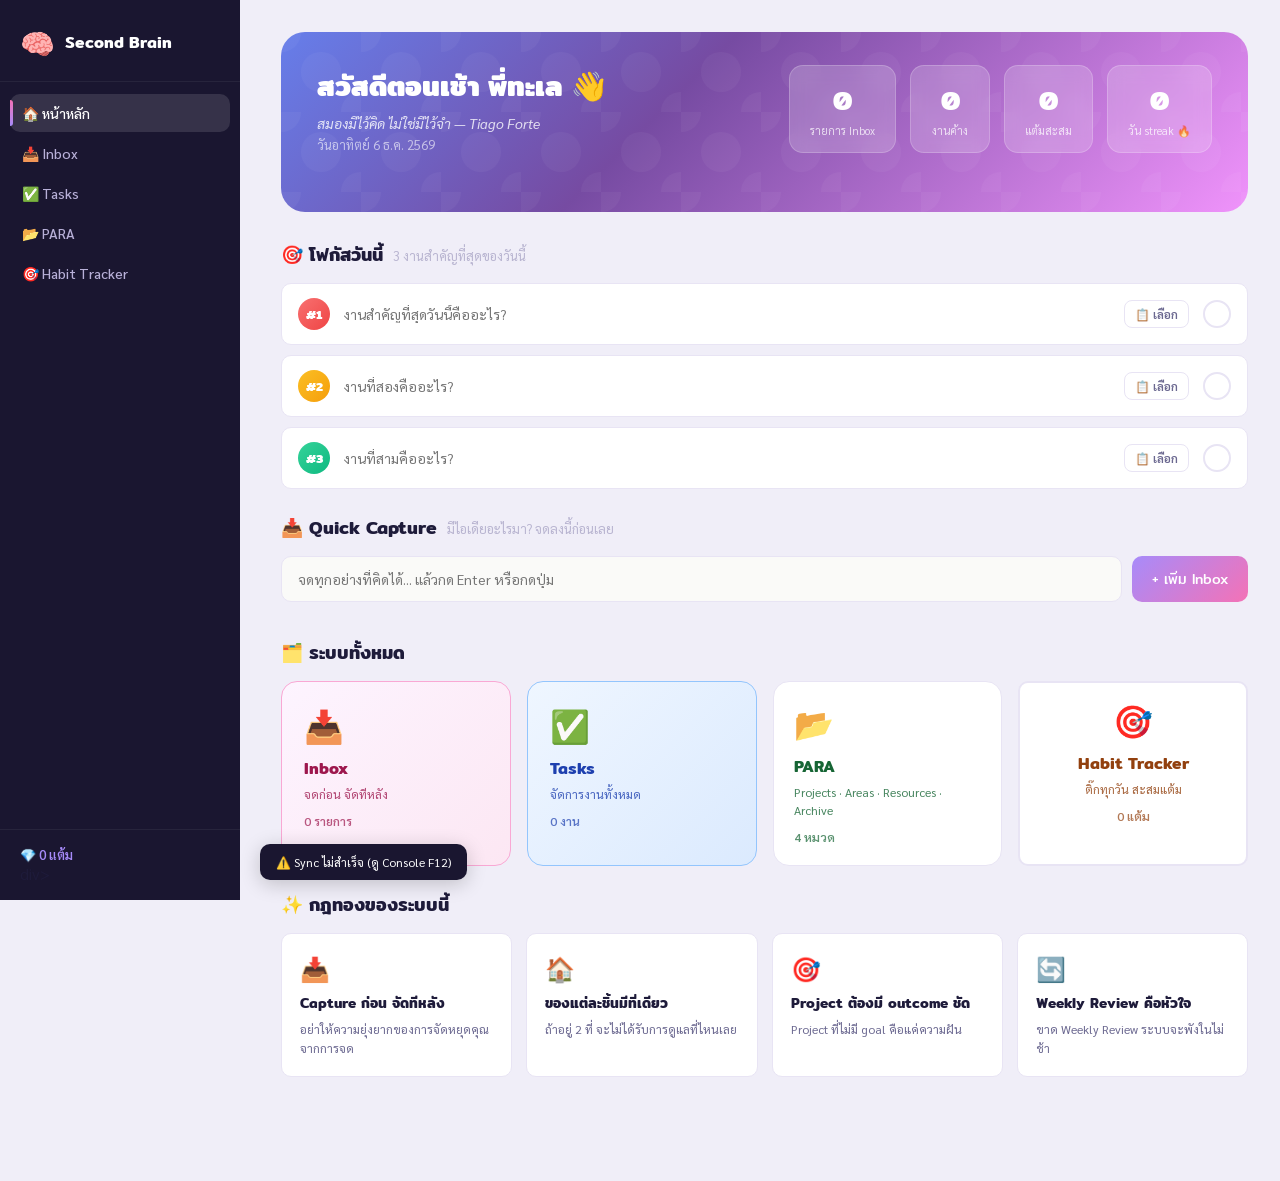
==== commit 428e5892: "feat: ลบปุ่ม Push ออกจาก sidebar — index.html Removed button for syncing data to Sheets in the sideb" ====
--- a/index.html
+++ b/index.html
@@ -5,7 +5,7 @@
 <meta name="viewport" content="width=device-width, initial-scale=1.0">
 <title>🧠 Second Brain ของพี่ทะเล</title>
 <link href="https://fonts.googleapis.com/css2?family=Sarabun:wght@300;400;500;600;700&family=Mitr:wght@400;500;600;700&family=Prompt:wght@300;400;500;600&display=swap" rel="stylesheet">
-<link rel="stylesheet" href="css/style.css">
+<link rel="stylesheet" href="css/style.css">h
 <link rel="manifest" href="manifest.json">
 <link rel="apple-touch-icon" href="icons/apple-touch-icon.png">
 <meta name="theme-color" content="#a78bfa">
@@ -30,8 +30,7 @@
   </div>
   <div class="sidebar-footer">
     <div class="points-mini">💎 <span id="nav-points">0</span> แต้ม</div>
-    <button class="sync-all-btn" onclick="forceSyncAll()">☁️ Push ข้อมูลขึ้น Sheets</button>
-  </div>
+    div>
 </nav>
 
 <!-- MAIN -->
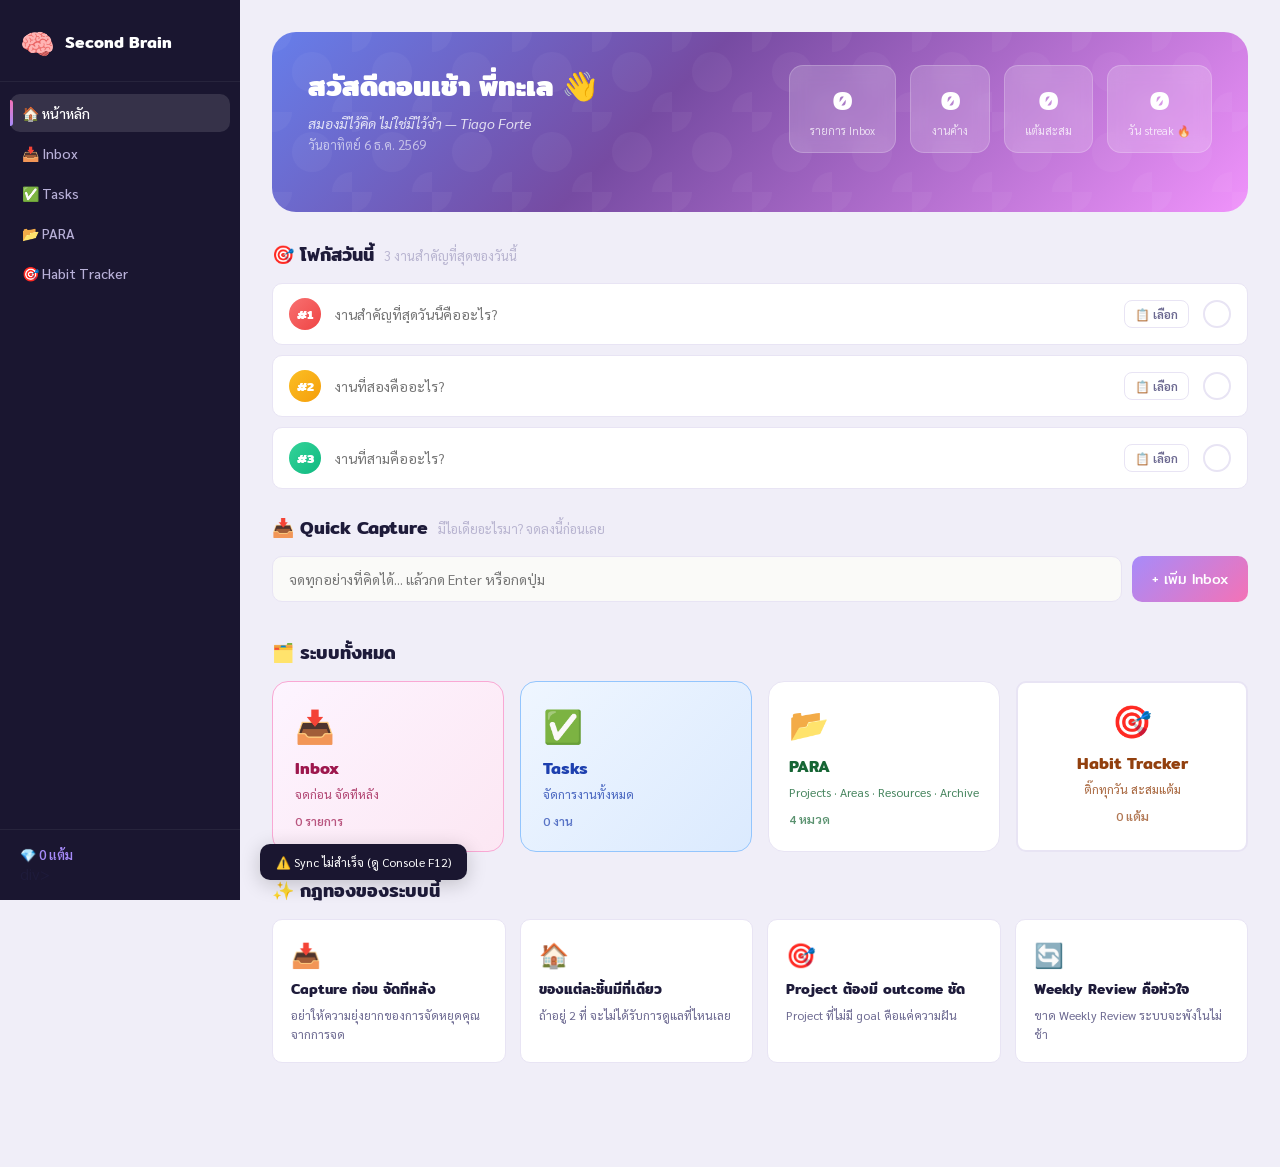
==== commit fb2c4aa3: "fix: ลบ h เกินใน index.html + เพิ่ม syncNav() ใน getPoints callback Co-Authored-By: Claude Sonnet 4." ====
--- a/index.html
+++ b/index.html
@@ -5,7 +5,7 @@
 <meta name="viewport" content="width=device-width, initial-scale=1.0">
 <title>🧠 Second Brain ของพี่ทะเล</title>
 <link href="https://fonts.googleapis.com/css2?family=Sarabun:wght@300;400;500;600;700&family=Mitr:wght@400;500;600;700&family=Prompt:wght@300;400;500;600&display=swap" rel="stylesheet">
-<link rel="stylesheet" href="css/style.css">h
+<link rel="stylesheet" href="css/style.css">
 <link rel="manifest" href="manifest.json">
 <link rel="apple-touch-icon" href="icons/apple-touch-icon.png">
 <meta name="theme-color" content="#a78bfa">
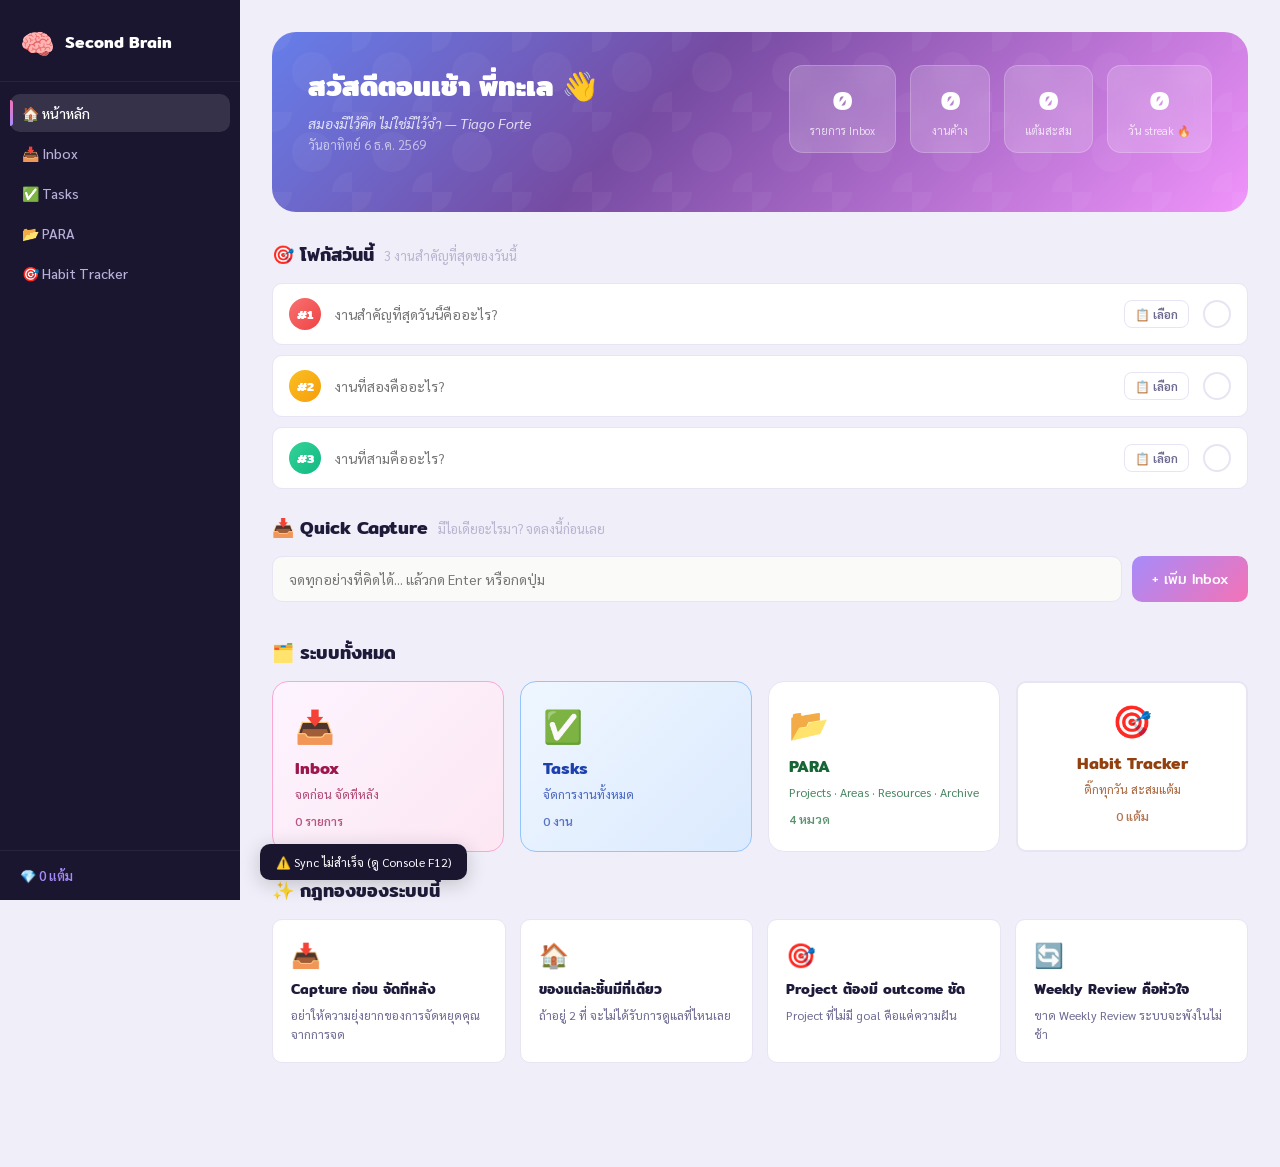
==== commit 8f8685d1: "fix: XSS in inbox preview, broken HTML tag, and focus orphan cleanup - escapeHtml() ใน app.js และใช้" ====
--- a/index.html
+++ b/index.html
@@ -30,7 +30,7 @@
   </div>
   <div class="sidebar-footer">
     <div class="points-mini">💎 <span id="nav-points">0</span> แต้ม</div>
-    div>
+  </div>
 </nav>
 
 <!-- MAIN -->
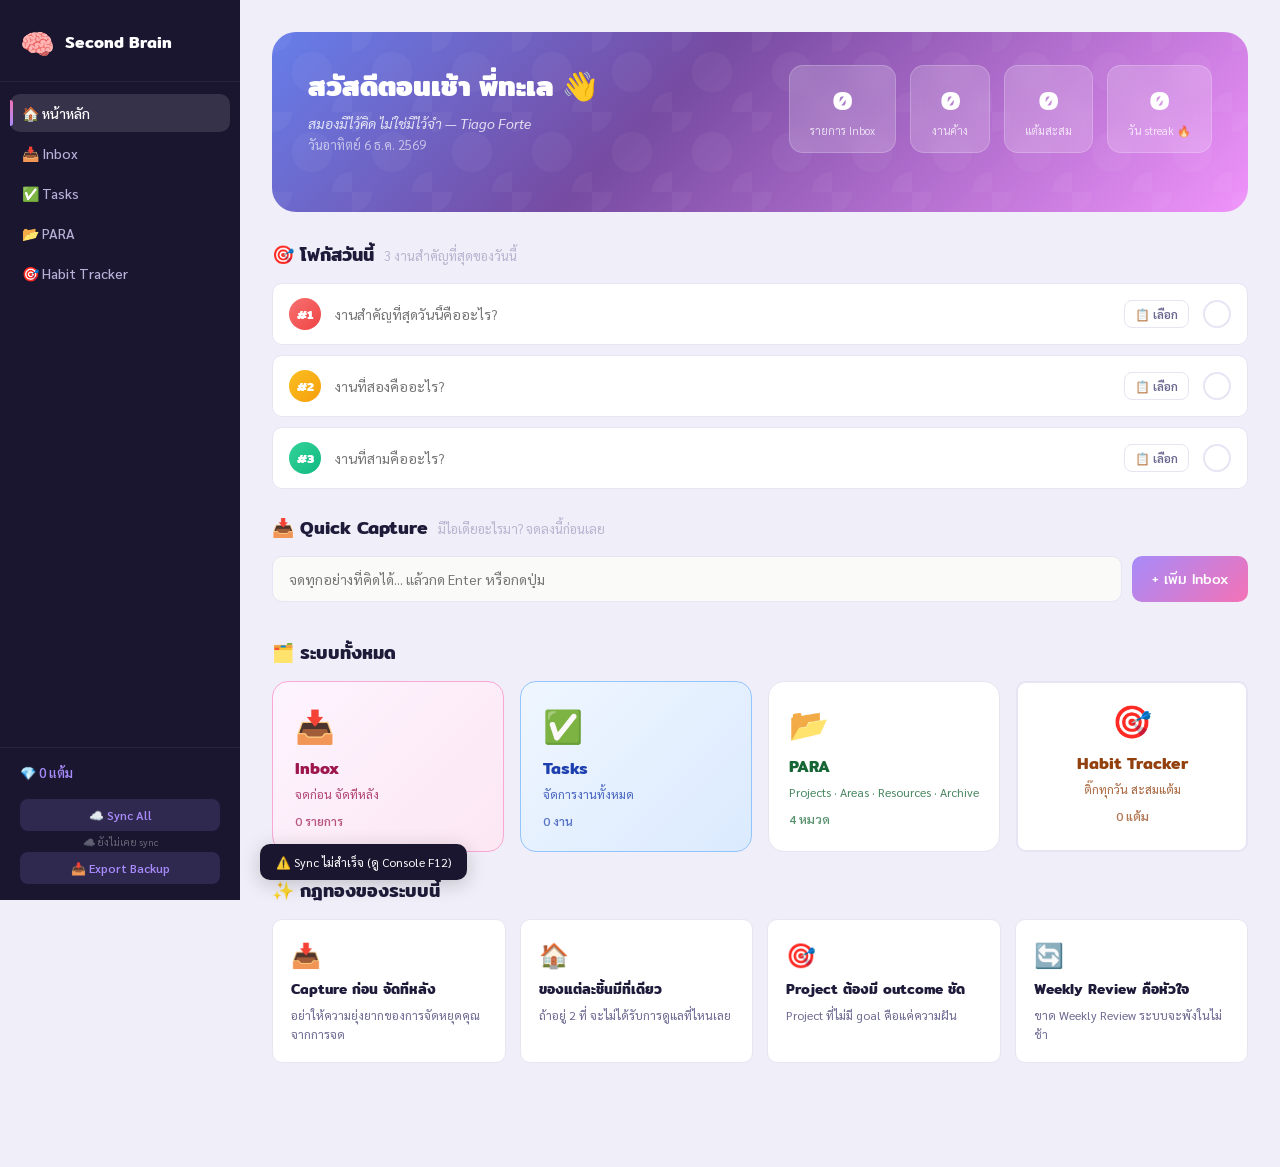
==== commit 7360090d: "fix: 12 bug fixes from Chaba's Fusion analysis Focus System (index.html + app.js): - focusDate time-" ====
--- a/index.html
+++ b/index.html
@@ -30,6 +30,10 @@
   </div>
   <div class="sidebar-footer">
     <div class="points-mini">💎 <span id="nav-points">0</span> แต้ม</div>
+    <div style="margin-top:8px;display:flex;flex-direction:column;gap:4px;">
+      <button class="sync-all-btn" onclick="if(typeof syncAllToSheets==='function')syncAllToSheets();else showToast('ไปที่ Inbox/Tasks ก่อนเพื่อ sync')">☁️ Sync All</button>
+      <div class="last-sync" id="last-sync-label" style="font-size:10px;color:rgba(255,255,255,0.35);text-align:center;">—</div>
+    </div>
   </div>
 </nav>
 
@@ -188,6 +192,7 @@
     font-family: 'Sarabun', sans-serif; font-weight: 600;
     transition: all 0.15s; white-space: nowrap;
   }
+  .focus-card.done { display: none; }
   .focus-pick-btn:hover { border-color: var(--purple); color: var(--purple); background: #f5f0ff; }
   .focus-clear-btn {
     flex-shrink: 0; width: 24px; height: 24px; border-radius: 50%;
@@ -293,11 +298,18 @@
     document.querySelectorAll('.picker-tab').forEach(b => {
       b.classList.toggle('active', b.dataset.tab === 'tasks');
     });
-    document.getElementById('focus-picker-modal').classList.add('open');
+    const modal = document.getElementById('focus-picker-modal');
+    modal.classList.add('open');
+    // Click outside to close
+    setTimeout(() => { modal._closeHandler = function(e) {
+      if (e.target === modal) closeFocusPicker();
+    }; modal.addEventListener('click', modal._closeHandler); }, 0);
   }
 
   function closeFocusPicker() {
-    document.getElementById('focus-picker-modal').classList.remove('open');
+    const modal = document.getElementById('focus-picker-modal');
+    modal.classList.remove('open');
+    if (modal._closeHandler) { modal.removeEventListener('click', modal._closeHandler); delete modal._closeHandler; }
     _pickerIndex = null;
   }
 
@@ -313,9 +325,14 @@
     const el = document.getElementById('picker-list');
     if (!el) return;
 
+    // รายการ ID ที่อยู่ใน focus แล้ว (ป้องกันเลือกซ้ำ)
+    const usedIds = state.focus
+      .filter((f, fi) => f && f.refId != null && fi !== _pickerIndex)
+      .map(f => String(f.refId));
+
     if (_pickerTab === 'tasks') {
-      // กรอง task ที่มี name จริงเท่านั้น ป้องกัน undefined โผล่
-      const tasks = state.tasks.filter(t => !t.done && t.name);
+      // กรอง task ที่มี name จริง + ยังไม่โดนใช้ใน focus slot อื่น
+      const tasks = state.tasks.filter(t => !t.done && t.name && !usedIds.includes(String(t.id)));
       if (!tasks.length) {
         el.innerHTML = '<div class="picker-empty">ไม่มีงานค้างค่ะ 🎉</div>'; return;
       }
@@ -334,7 +351,7 @@
         </div>`;
       }).join('');
     } else {
-      const items = state.inbox.filter(i => !i.done && i.text);
+      const items = state.inbox.filter(i => !i.done && i.text && !usedIds.includes(String(i.id)));
       if (!items.length) {
         el.innerHTML = '<div class="picker-empty">Inbox ว่างแล้วค่ะ 🌸</div>'; return;
       }
--- a/css/style.css
+++ b/css/style.css
@@ -447,9 +447,63 @@
 @keyframes fadeUp { from{opacity:0;transform:translateY(8px)} to{opacity:1;transform:translateY(0)} }
 .card { animation: fadeUp 0.3s ease; }
 
+/* ===== SEARCH ===== */
+.search-wrapper { position: relative; margin-bottom: 12px; }
+.search-wrapper::before {
+  content: '🔍'; position: absolute; left: 12px; top: 50%;
+  transform: translateY(-50%); font-size: 13px; pointer-events: none;
+}
+.search-box {
+  width: 100%; padding: 10px 14px 10px 36px;
+  border: 2px solid var(--border); border-radius: 10px;
+  font-size: 14px; font-family: 'Sarabun', sans-serif; outline: none;
+  background: #fafafa; transition: border-color 0.2s;
+}
+.search-box:focus { border-color: var(--purple); background: white; }
+
+/* ===== OVERDUE ===== */
+.overdue-tag {
+  font-size: 10px; font-weight: 700; color: white;
+  background: var(--red); padding: 2px 7px; border-radius: 10px;
+  flex-shrink: 0;
+}
+
+/* ===== HABIT / REWARD DELETE BTN ===== */
+.habit-card { position: relative; }
+.reward-card { position: relative; }
+.item-delete-btn {
+  position: absolute; top: 5px; right: 5px;
+  width: 20px; height: 20px; border-radius: 50%; border: none;
+  background: rgba(0,0,0,0.08); color: var(--mid); font-size: 10px;
+  cursor: pointer; display: none; align-items: center; justify-content: center;
+  transition: all 0.15s; line-height: 1;
+}
+.habit-card:hover .item-delete-btn,
+.reward-card:hover .item-delete-btn { display: flex; }
+.item-delete-btn:hover { background: var(--red); color: white; }
+
+/* ===== MOBILE ===== */
+.hamburger {
+  display: none;
+  position: fixed; top: 12px; left: 12px; z-index: 200;
+  background: var(--sidebar-bg); color: white; border: none;
+  border-radius: 10px; width: 42px; height: 42px; font-size: 20px;
+  cursor: pointer; align-items: center; justify-content: center;
+  box-shadow: 0 2px 12px rgba(0,0,0,0.25);
+}
+.sidebar-overlay {
+  display: none;
+  position: fixed; inset: 0; background: rgba(0,0,0,0.45); z-index: 99;
+}
+.sidebar-overlay.open { display: block; }
+
 @media (max-width: 768px) {
-  .sidebar { transform: translateX(-100%); }
-  .main-content { margin-left: 0; padding: 20px 16px; max-width: 100vw; }
+  .hamburger { display: flex; }
+  .sidebar { transform: translateX(-100%); transition: transform 0.3s ease; z-index: 150; }
+  .sidebar.open { transform: translateX(0); }
+  .main-content { margin-left: 0 !important; padding: 20px 16px 60px; padding-top: 64px; max-width: 100vw; }
   .hero-inner { flex-direction: column; }
   .nav-cards { grid-template-columns: 1fr 1fr; }
-}
+  .para-grid { grid-template-columns: 1fr; }
+  .task-form { flex-wrap: wrap; }
+}
